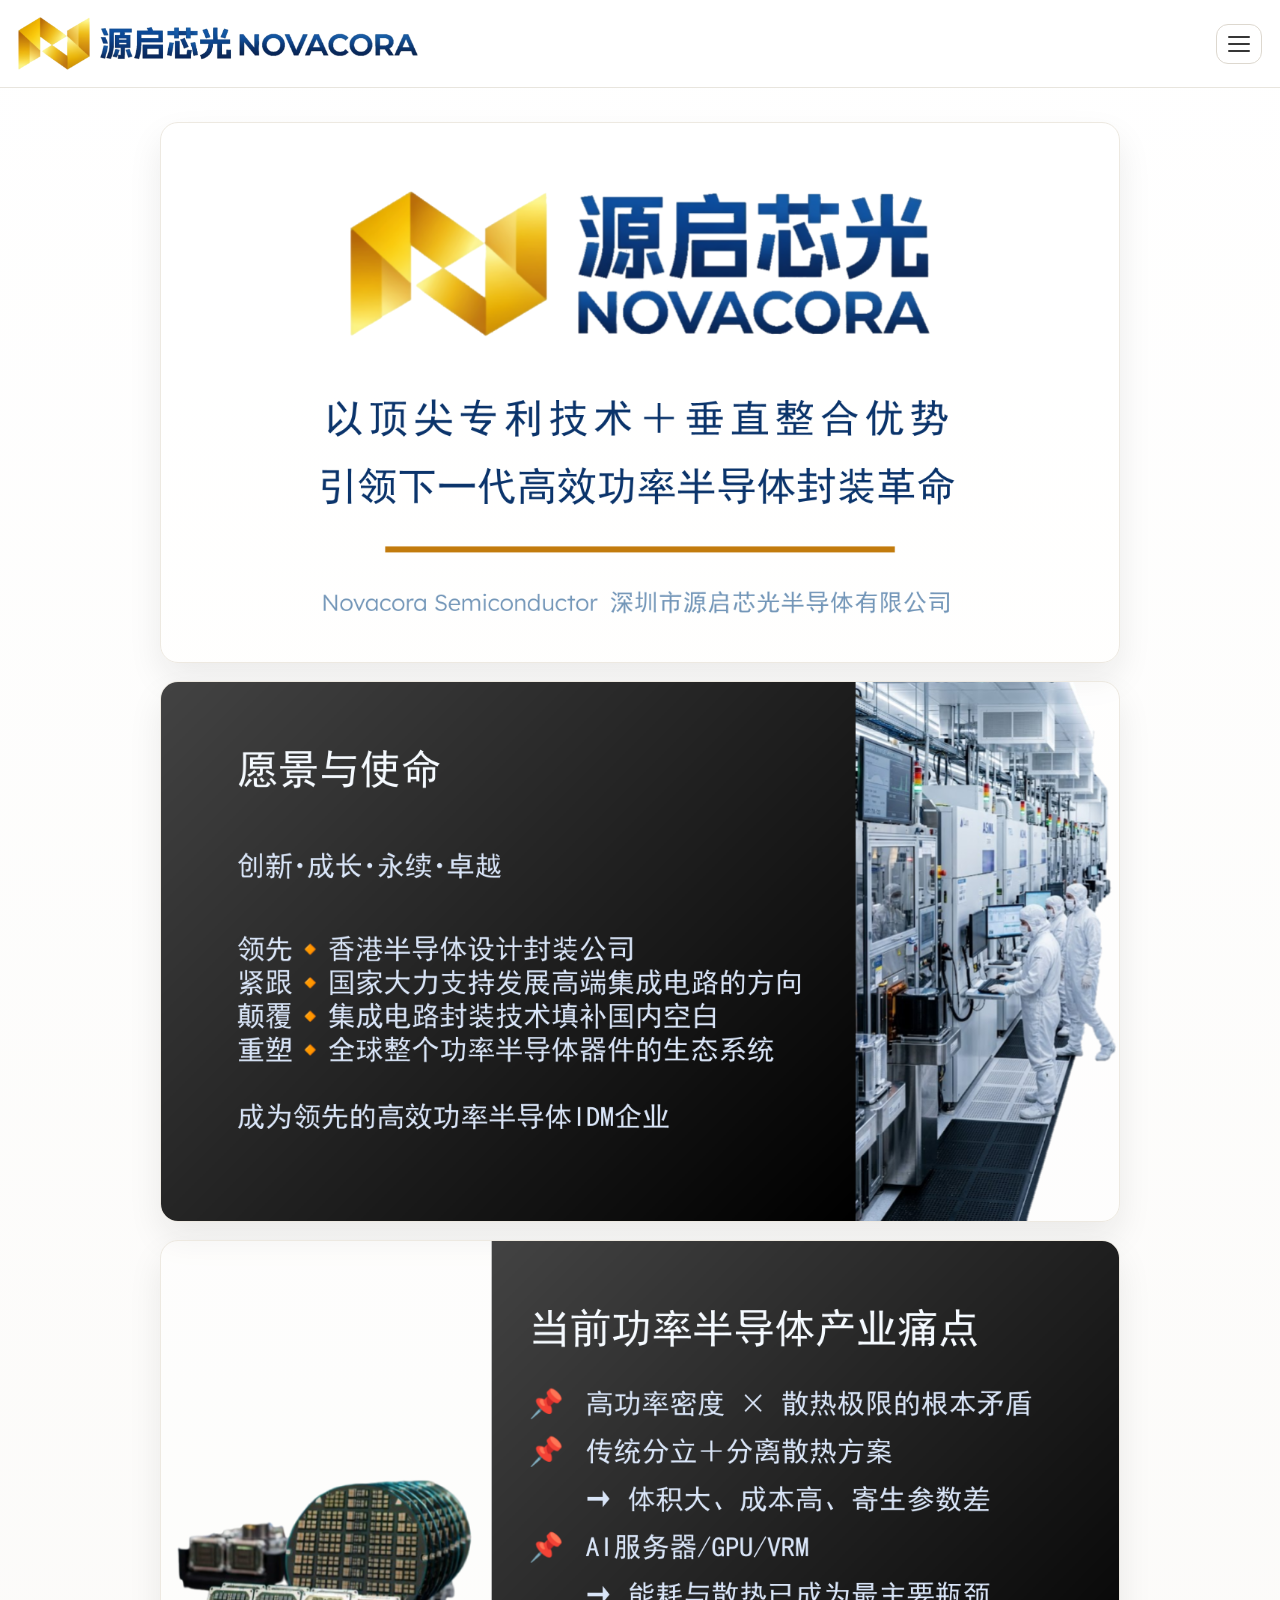
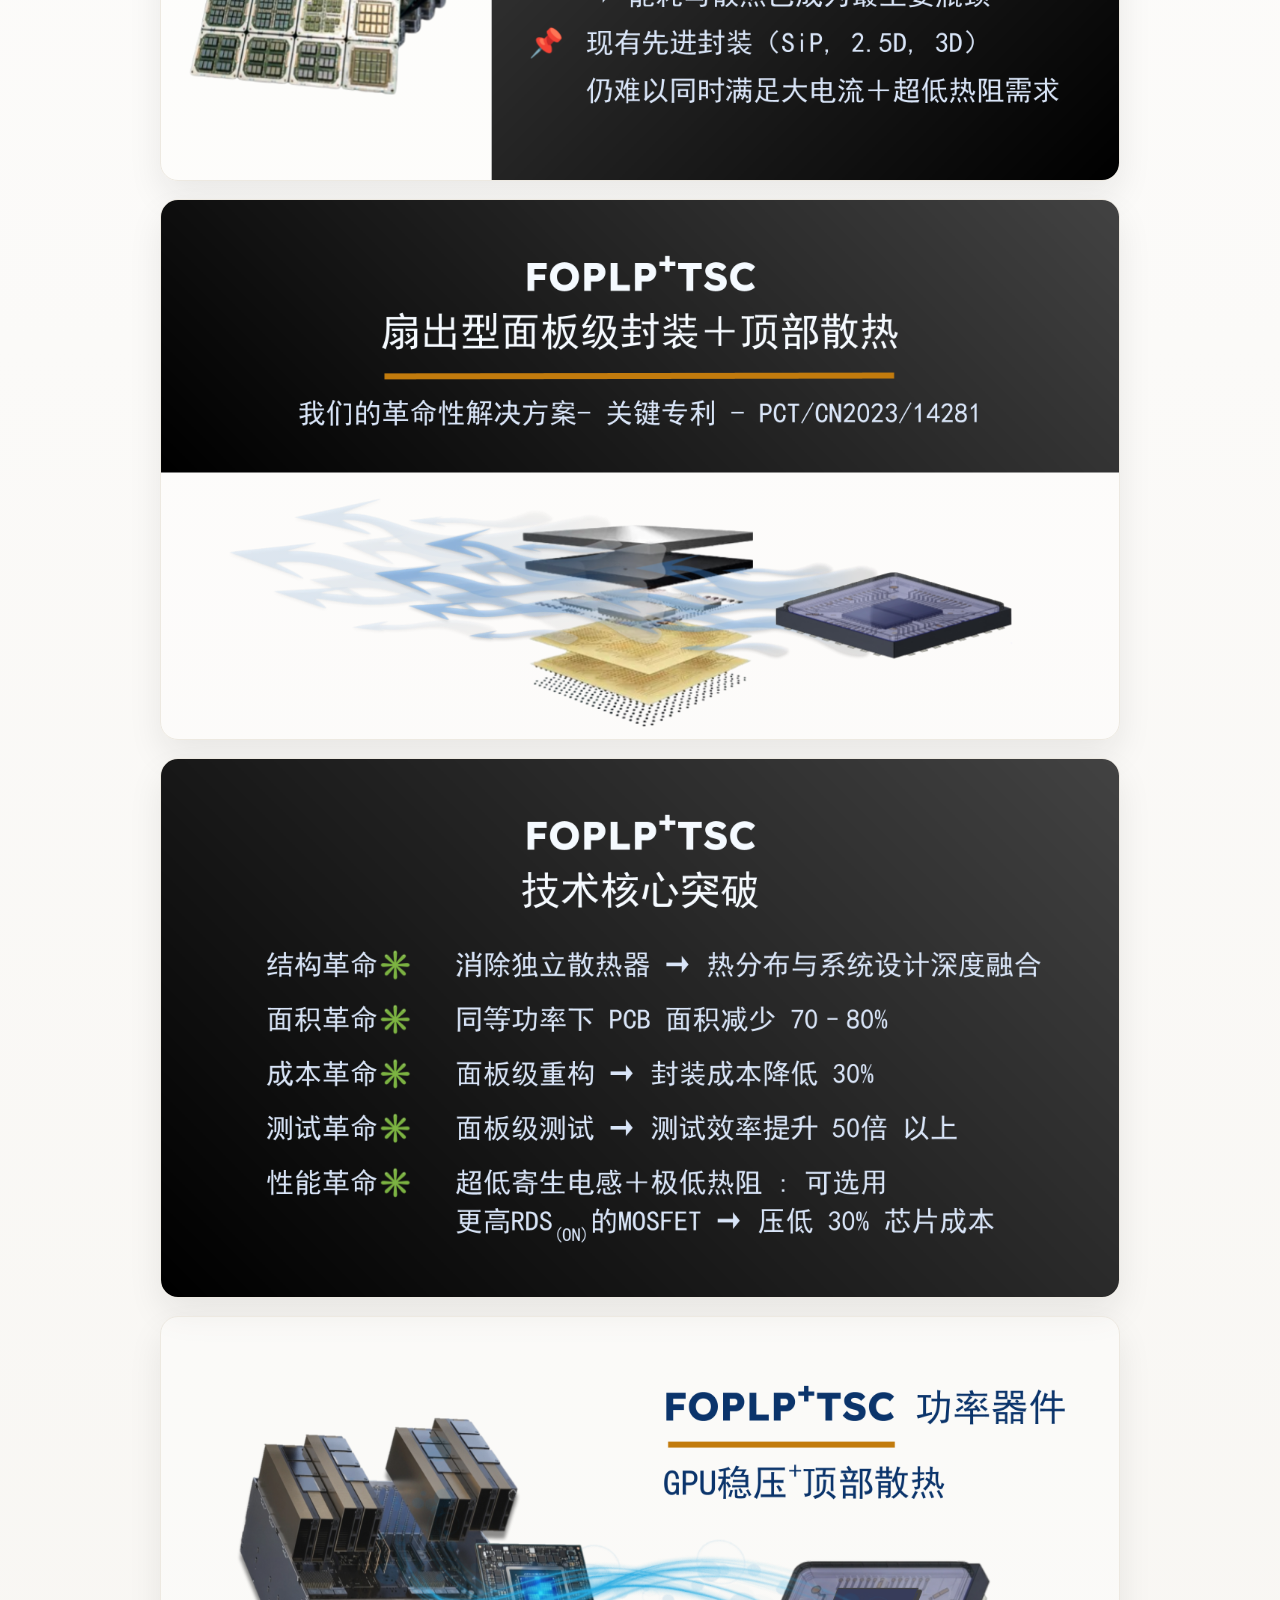
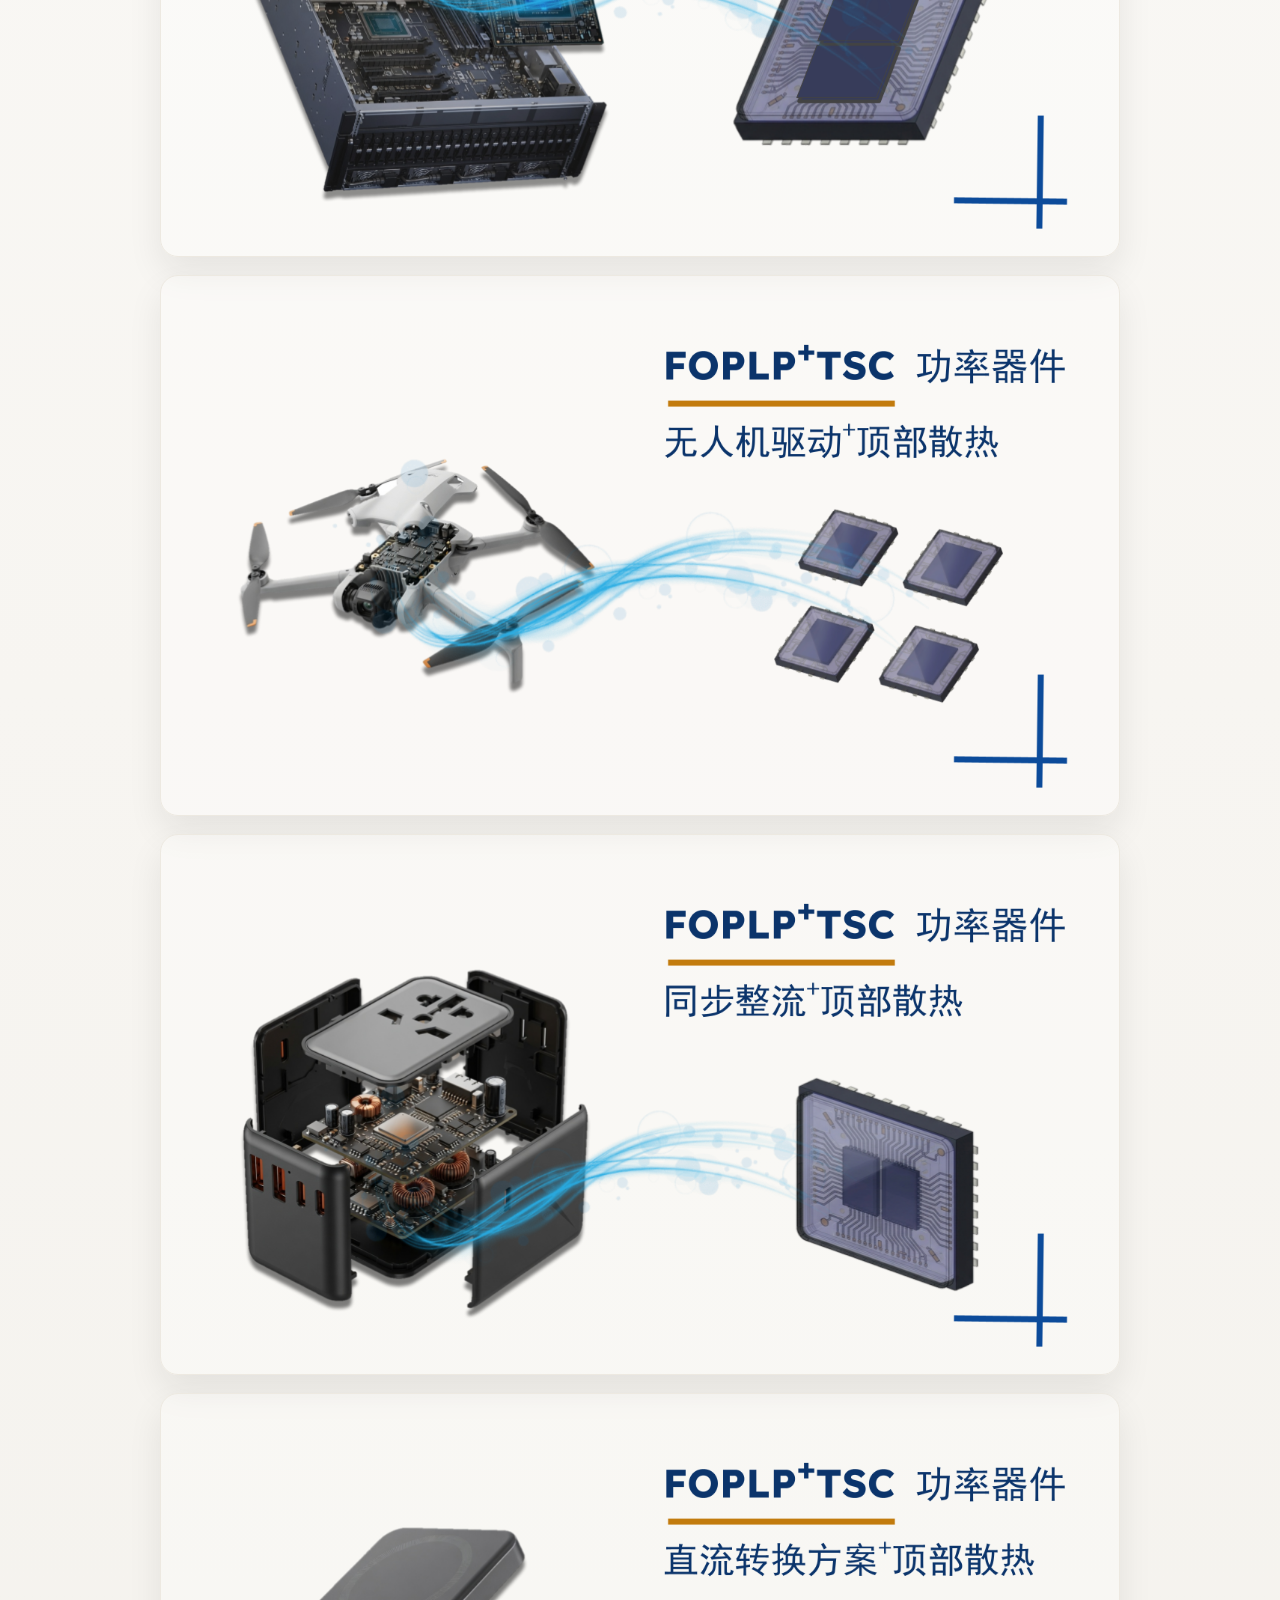
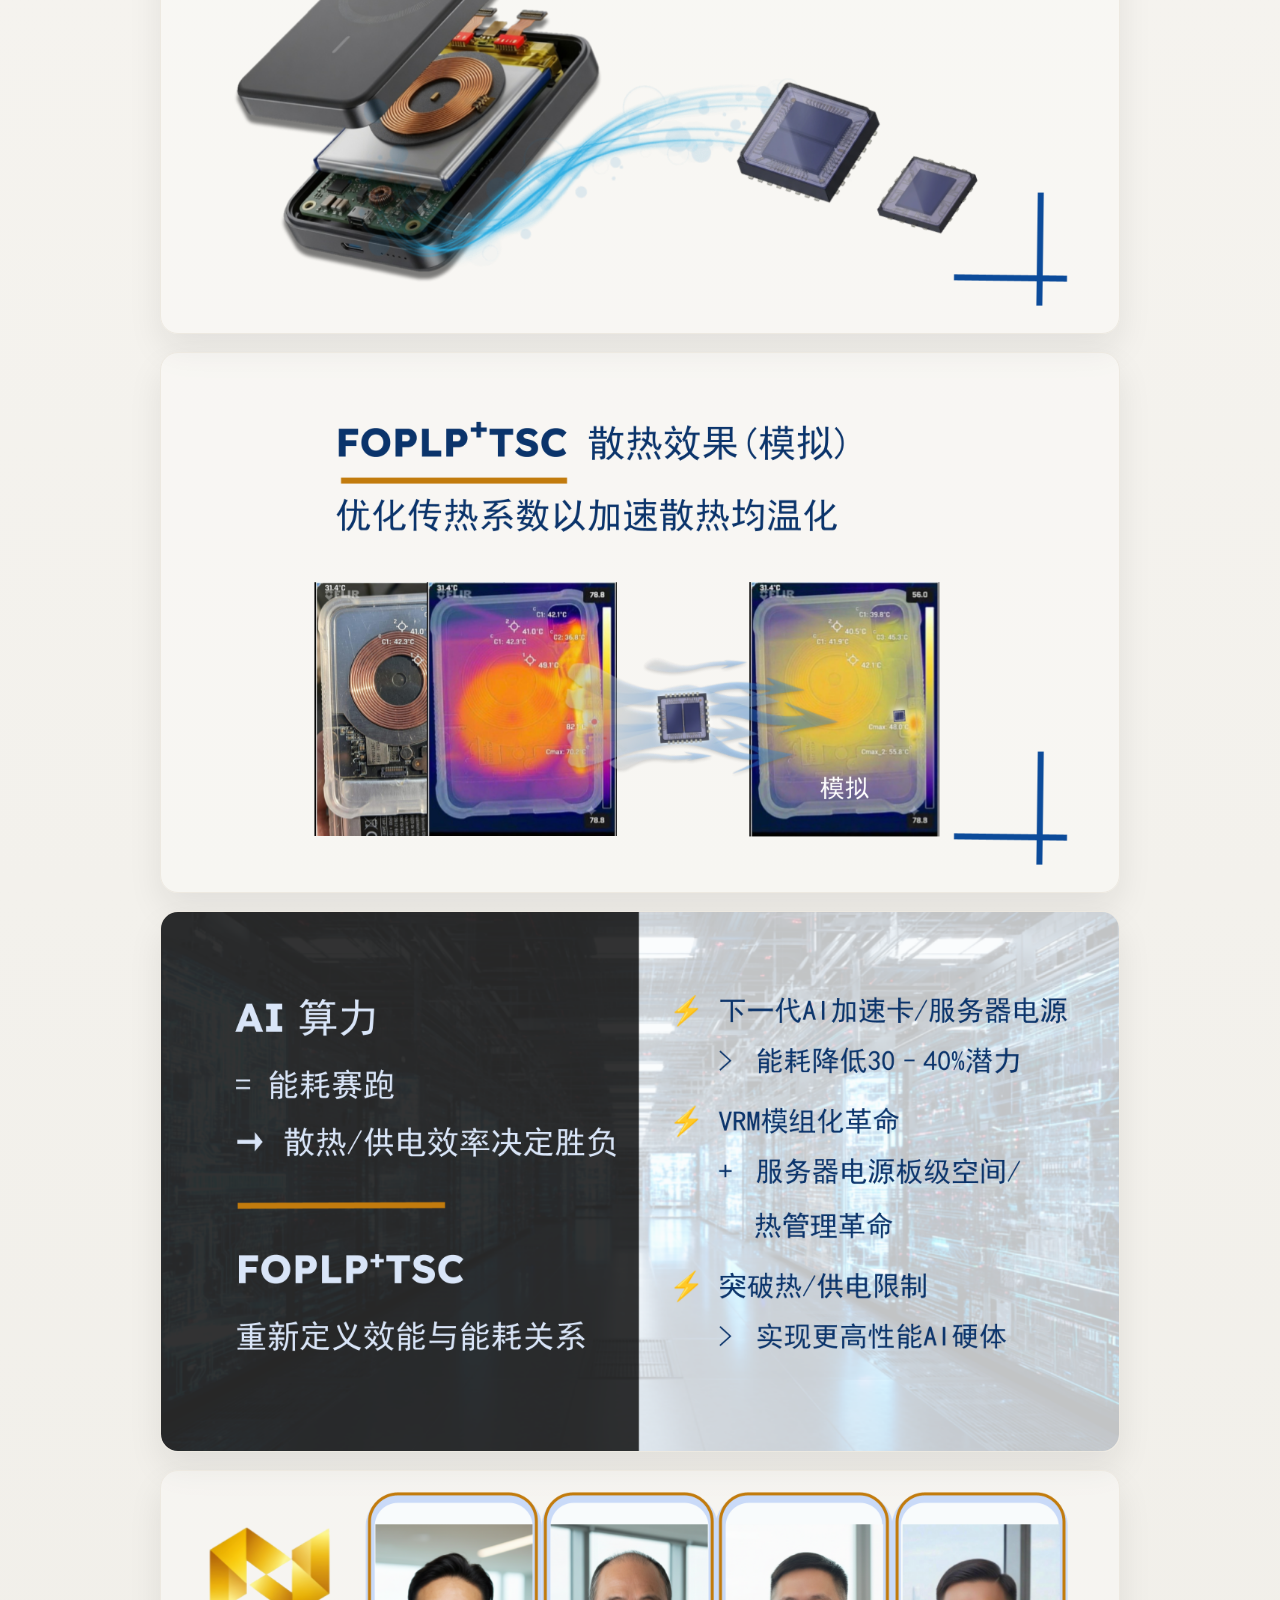
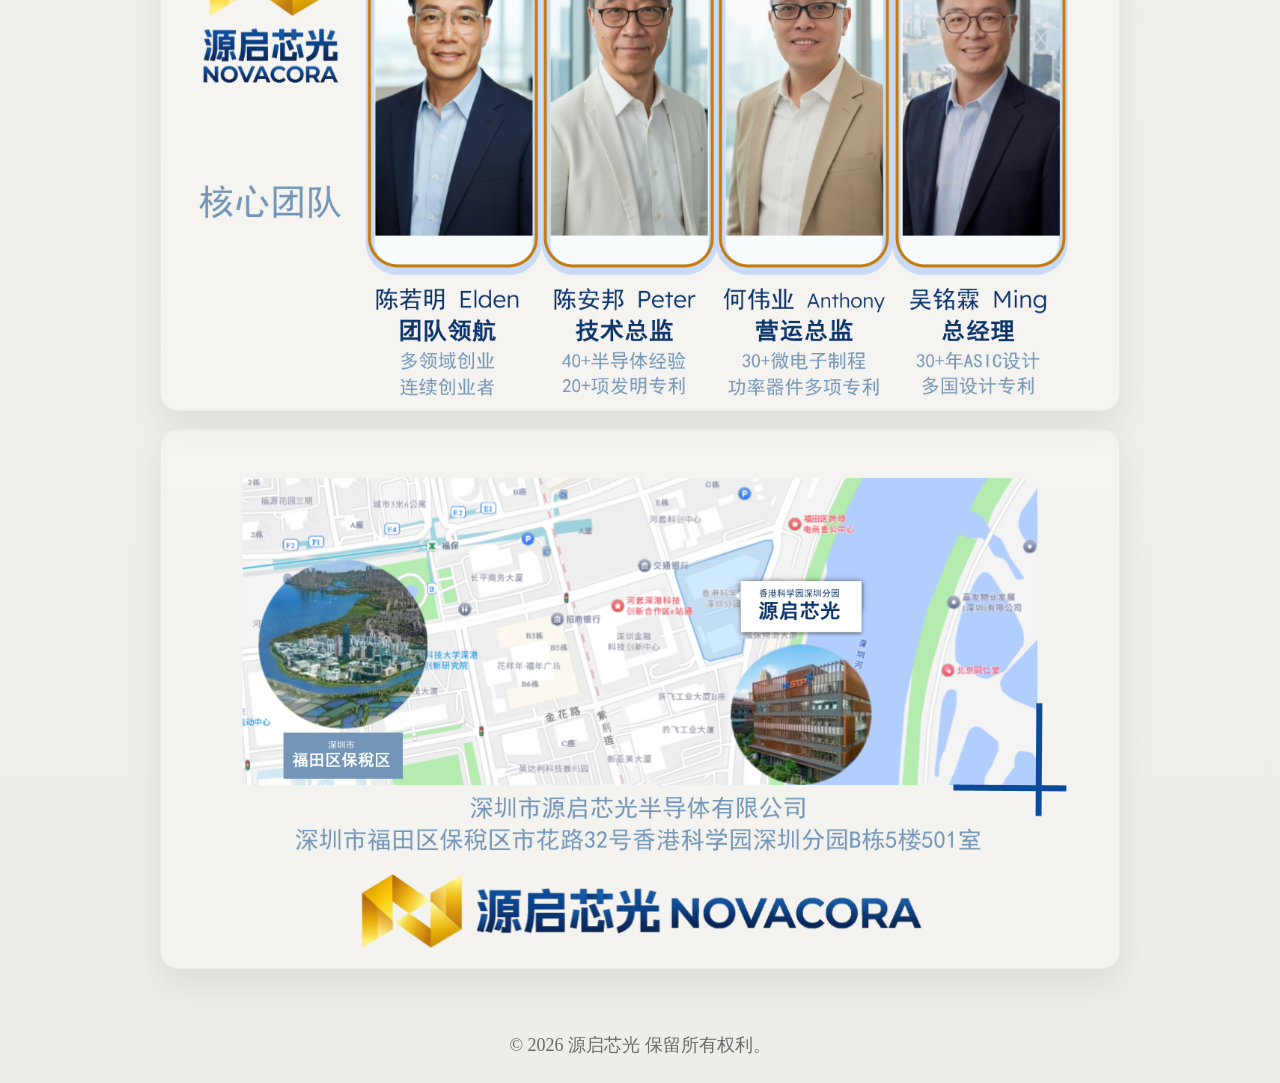
==== index.html @ 409a0e71 "Home" ====
<!doctype html>
<html lang="zh-Hans">
<head>
  <meta charset="utf-8">
  <meta name="viewport" content="width=device-width, initial-scale=1">
  <title>源启芯光 | 首页</title>
  <link rel="stylesheet" href="assets/css/styles.css">
</head>
<body>
  <header class="site-header">
    <a class="logo-link" href="index.html" aria-label="返回首页">
      <img src="assets/images/NOVACORA_LOGO_Title.png" alt="源启芯光标识">
    </a>
    <div class="menu-wrap">
      <button class="menu-btn" type="button" aria-label="打开菜单" aria-expanded="false">
        <span></span><span></span><span></span>
      </button>
      <nav class="menu-panel" aria-label="页面菜单">
        <a href="introduction.html">公司简介</a>
        <a href="solution1.html">GPU稳压FOPLP+TSC方案</a>
        <a href="solution2.html">无人机驱动FOPLP+TSC方案</a>
        <a href="solution3.html">同步整流FOPLP+TSC方案</a>
        <a href="solution4.html">直流转换FOPLP+TSC方案</a>
      </nav>
    </div>
  </header>

  <main class="page">
    <section class="home-list">
      <article class="home-block"><img src="assets/images/NOVACORA_WEB_HOME_01.png" alt="首页图一"></article>
      <article class="home-block"><img src="assets/images/NOVACORA_WEB_HOME_02.png" alt="首页图二"></article>
      <article class="home-block"><img src="assets/images/NOVACORA_WEB_HOME_03.png" alt="首页图三"></article>
      <article class="home-block"><img src="assets/images/NOVACORA_WEB_HOME_04.png" alt="首页图四"></article>
      <article class="home-block"><img src="assets/images/NOVACORA_WEB_HOME_05.png" alt="首页图五"></article>
      <article class="home-block"><img src="assets/images/NOVACORA_WEB_HOME_06.png" alt="首页图六"></article>
      <article class="home-block"><img src="assets/images/NOVACORA_WEB_HOME_07.png" alt="首页图七"></article>
      <article class="home-block"><img src="assets/images/NOVACORA_WEB_HOME_08.png" alt="首页图八"></article>
      <article class="home-block"><img src="assets/images/NOVACORA_WEB_HOME_09.png" alt="首页图九"></article>
      <article class="home-block"><img src="assets/images/NOVACORA_WEB_HOME_10.png" alt="首页图十"></article>
      <article class="home-block"><img src="assets/images/NOVACORA_WEB_HOME_11.png" alt="首页图十一"></article>
      <article class="home-block"><img src="assets/images/NOVACORA_WEB_HOME_12.png" alt="首页图十二"></article>
      <article class="home-block"><img src="assets/images/NOVACORA_WEB_HOME_13.png" alt="首页图十三"></article>
    </section>
  </main>

  <footer class="page-footer">© 2026 源启芯光 保留所有权利。</footer>
  <script src="assets/js/site.js"></script>
</body>
</html>
---- assets/css/styles.css ----
:root {
  --bg-a: #ffffff;
  --bg-b: #f7f5f1;
  --bg-c: #efede7;
  --text-main: #2a2a2a;
  --text-soft: #5b5b5b;
  --line: #e8e5de;
  --card: rgba(255, 255, 255, 0.3);
  --header-h: 88px;
  --radius: 18px;
  --shadow: 0 16px 34px rgba(30, 30, 30, 0.08);
}

* {
  box-sizing: border-box;
}

html,
body {
  margin: 0;
  padding: 0;
}

body {
  font-family: "Noto Serif SC", "Source Han Serif SC", "STSong", "SimSun", serif;
  color: var(--text-main);
  background: linear-gradient(180deg, var(--bg-a) 0%, var(--bg-b) 52%, var(--bg-c) 100%);
  min-height: 100vh;
}

.site-header {
  position: fixed;
  top: 0;
  left: 0;
  right: 0;
  z-index: 1000;
  height: var(--header-h);
  padding: 10px 14px;
  display: flex;
  align-items: center;
  justify-content: space-between;
  background: rgba(255, 255, 255, 0.92);
  backdrop-filter: blur(7px);
  border-bottom: 1px solid var(--line);
}

.logo-link {
  display: inline-flex;
  width: 50%;
  max-width: 400px;
  min-width: 180px;
  margin-left: 4px;
}

.logo-link img {
  width: 100%;
  height: auto;
  display: block;
}

.menu-wrap {
  position: relative;
  margin-right: 4px;
}

.menu-btn {
  width: 46px;
  height: 40px;
  border: 1px solid #ddd8cf;
  background: #fff;
  border-radius: 12px;
  cursor: pointer;
  display: flex;
  flex-direction: column;
  justify-content: center;
  align-items: center;
  gap: 5px;
}

.menu-btn span {
  width: 22px;
  height: 2px;
  background: #363636;
  border-radius: 2px;
}

.menu-panel {
  position: absolute;
  top: 52px;
  right: 0;
  width: 280px;
  max-width: calc(100vw - 24px);
  background: rgba(255, 255, 255, 0.98);
  border: 1px solid var(--line);
  box-shadow: var(--shadow);
  border-radius: 14px;
  overflow: hidden;
  display: none;
}

.menu-panel.open {
  display: block;
}

.menu-panel a {
  display: block;
  padding: 12px 14px;
  color: var(--text-main);
  text-decoration: none;
  border-bottom: 1px solid #f0ece4;
  font-size: 15px;
  line-height: 1.45;
}

.menu-panel a:last-child {
  border-bottom: 0;
}

.menu-panel a:hover,
.menu-panel a:focus-visible {
  background: #faf9f6;
}

.page {
  padding-top: calc(var(--header-h) + 16px);
  padding-bottom: 28px;
}

.home-list {
  display: flex;
  flex-direction: column;
  align-items: center;
  gap: 18px;
  padding: 10px 0 18px;
}

.home-block,
.sub-image-block {
  width: 100vw;
  border-radius: var(--radius);
  overflow: hidden;
  box-shadow: var(--shadow);
  border: 1px solid #ede9e1;
  background: rgba(255, 255, 255, 0.3);
  opacity: 0.2;
  transform: translateY(80px);
  transition: transform 0.85s ease, opacity 0.85s ease;
}

.home-block img,
.sub-image-block img {
  width: 100%;
  height: auto;
  display: block;
}

.revealed {
  opacity: 1;
  transform: translateY(0);
}

.sub-wrap {
  display: flex;
  flex-direction: column;
  align-items: center;
  gap: 20px;
  padding: 10px 10px 20px;
}

.menu-text {
  width: 100vw;
  background: var(--card);
  border: 1px solid #eee9e0;
  border-radius: var(--radius);
  box-shadow: var(--shadow);
  padding: 18px 16px;
}

.menu-title {
  margin: 0 0 14px;
  font-size: 20px;
  letter-spacing: 1px;
  font-weight: 600;
  border-bottom: 2px solid #e6e2d9;
  padding-bottom: 10px;
}

.menu-item {
  margin-bottom: 14px;
}

.menu-item:last-child {
  margin-bottom: 0;
}

.menu-item h2,
.menu-item h3 {
  margin: 0 0 8px;
  font-size: 17px;
  font-weight: 600;
}

.menu-item p {
  margin: 0 0 6px;
  line-height: 1.8;
  color: var(--text-soft);
  font-size: 15px;
}

.menu-item a {
  color: #2f5f90;
  text-decoration: underline;
  text-underline-offset: 2px;
}

.menu-item a:hover,
.menu-item a:focus-visible {
  color: #163e66;
}

.page-footer {
  text-align: center;
  color: #6a6a6a;
  font-size: 14px;
  padding: 18px 12px 26px;
}

@media (min-width: 768px) {
  .page {
    padding-top: calc(var(--header-h) + 24px);
  }

  .home-block {
    width: 75vw;
    max-width: 1080px;
  }

  .sub-image-block,
  .menu-text {
    width: 50vw;
    max-width: 860px;
  }

  .menu-text {
    padding: 26px 28px;
  }
}

@media (min-width: 1024px) and (orientation: landscape) {
  .menu-panel a {
    font-size: 19px;
  }

  .menu-title {
    font-size: 24px;
  }

  .menu-item h2,
  .menu-item h3 {
    font-size: 21px;
  }

  .menu-item p {
    font-size: 19px;
  }

  .page-footer {
    font-size: 18px;
  }
}

@media (prefers-reduced-motion: reduce) {
  .home-block,
  .sub-image-block {
    transition: none;
  }
}
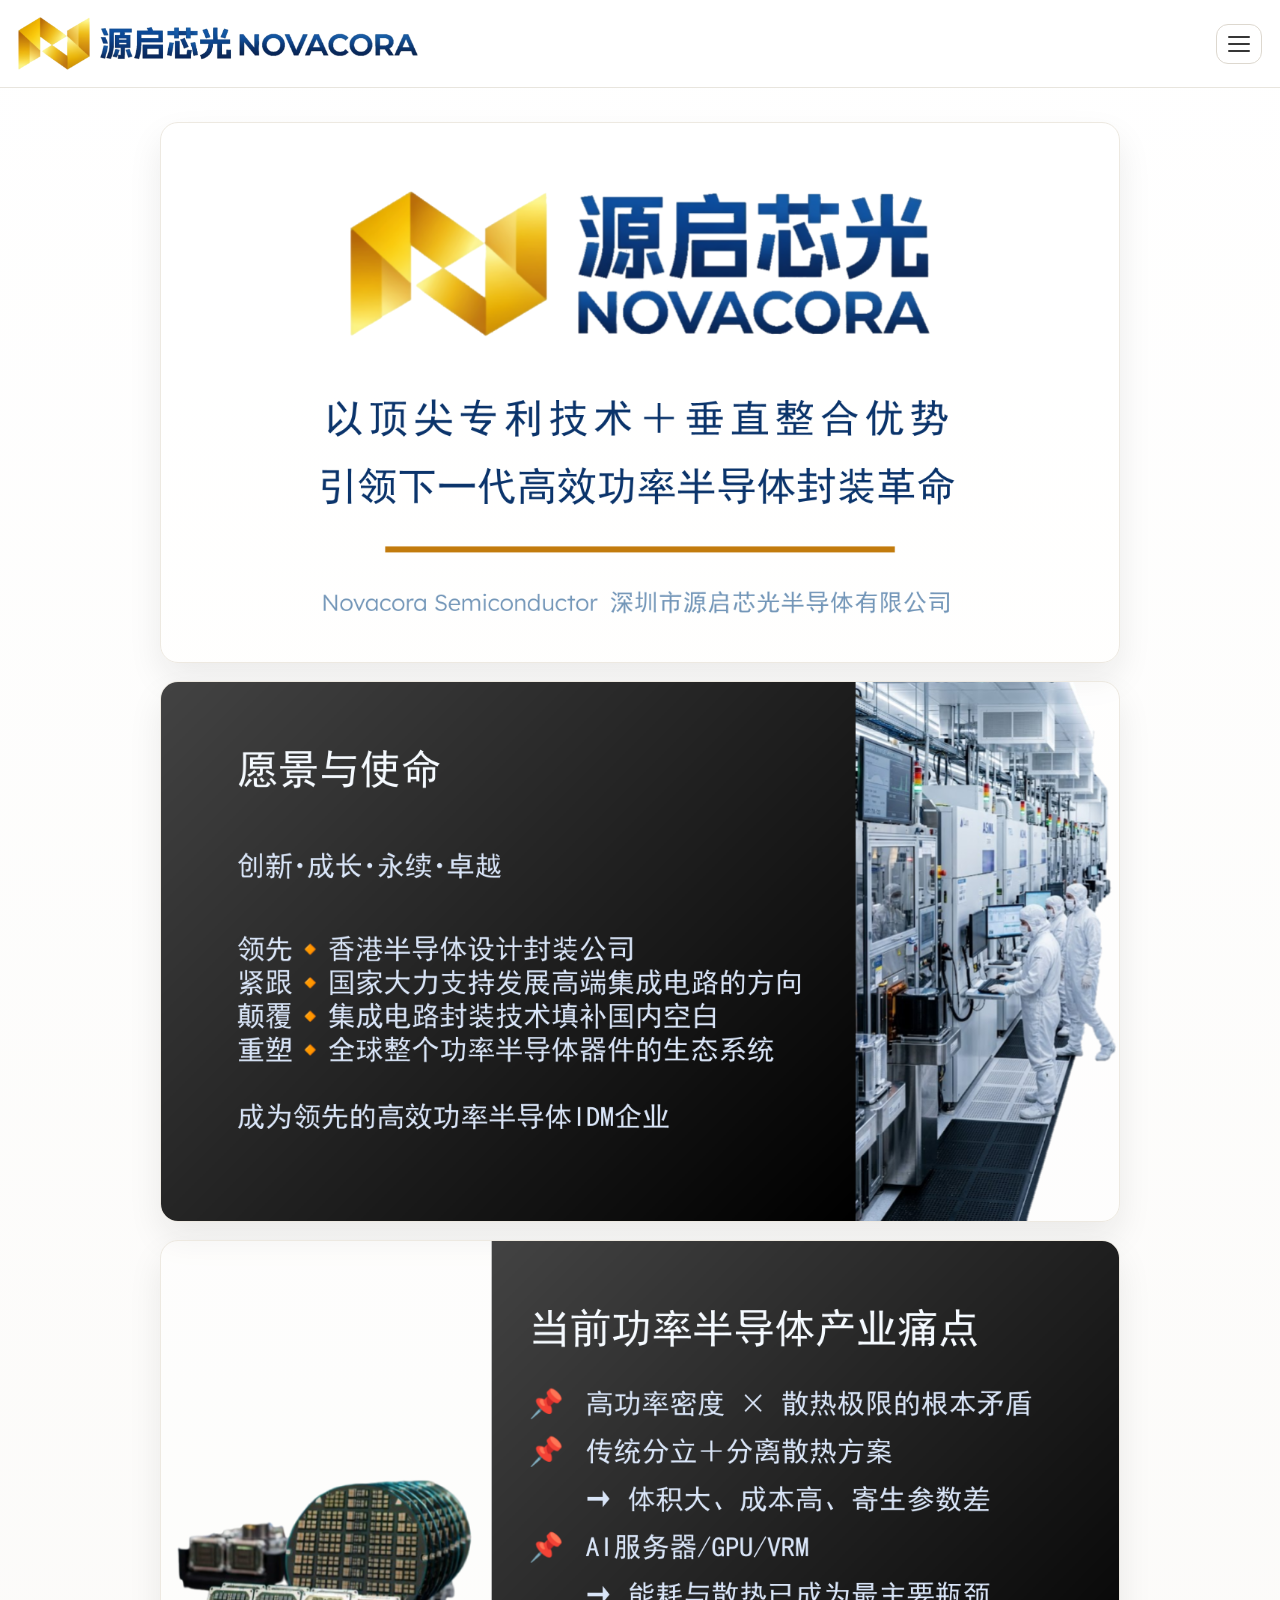
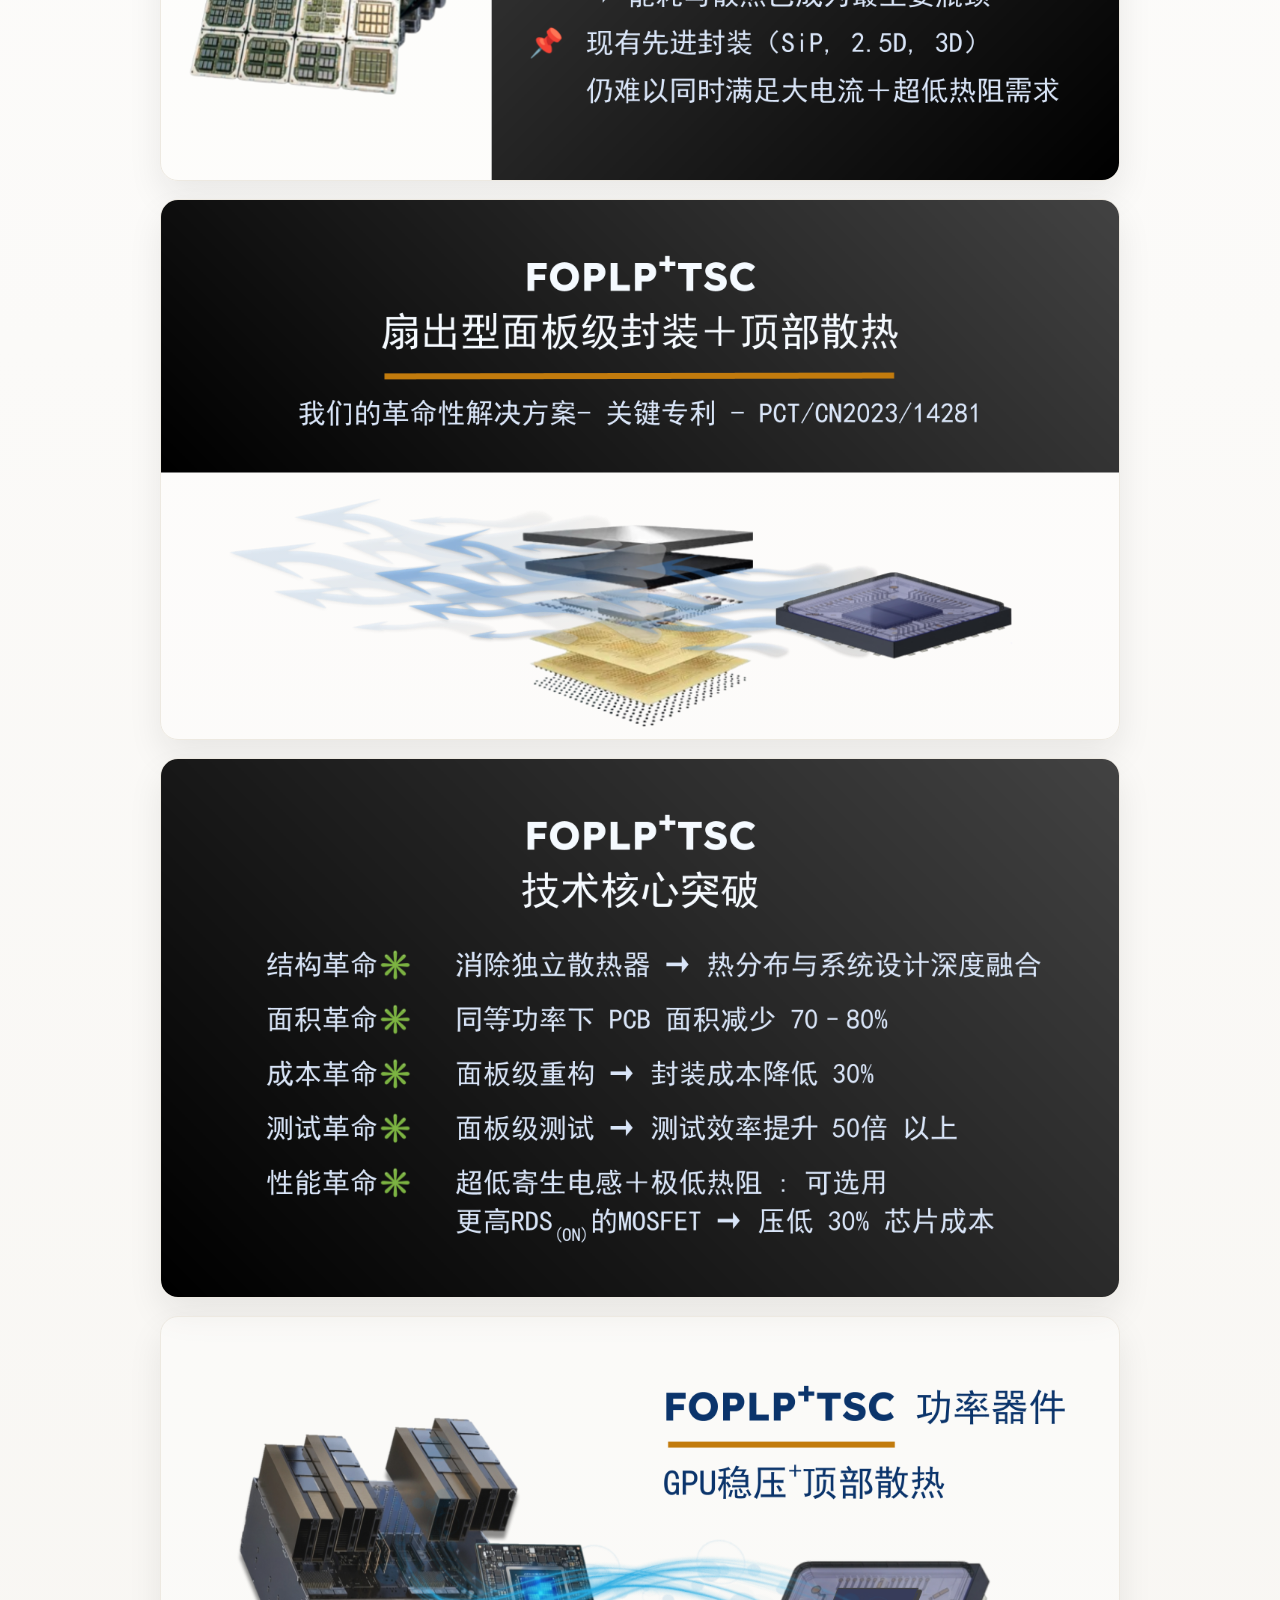
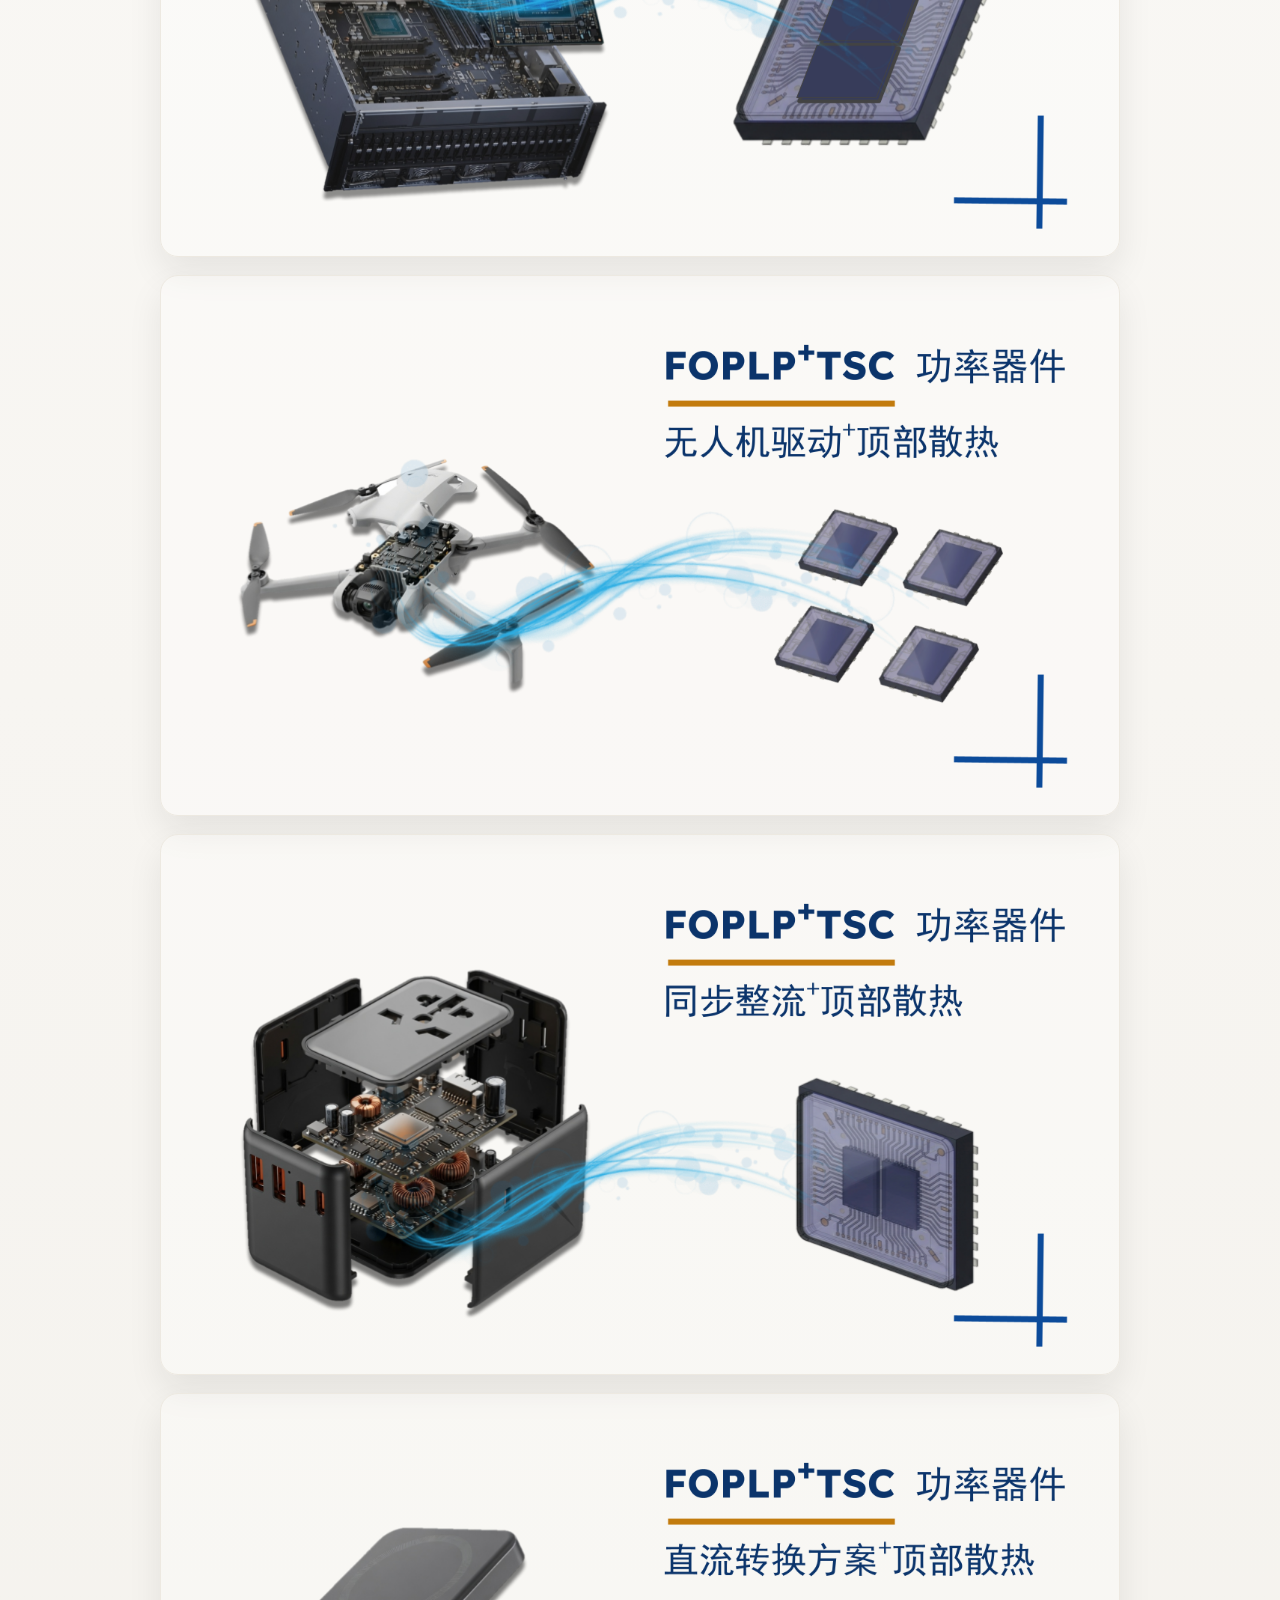
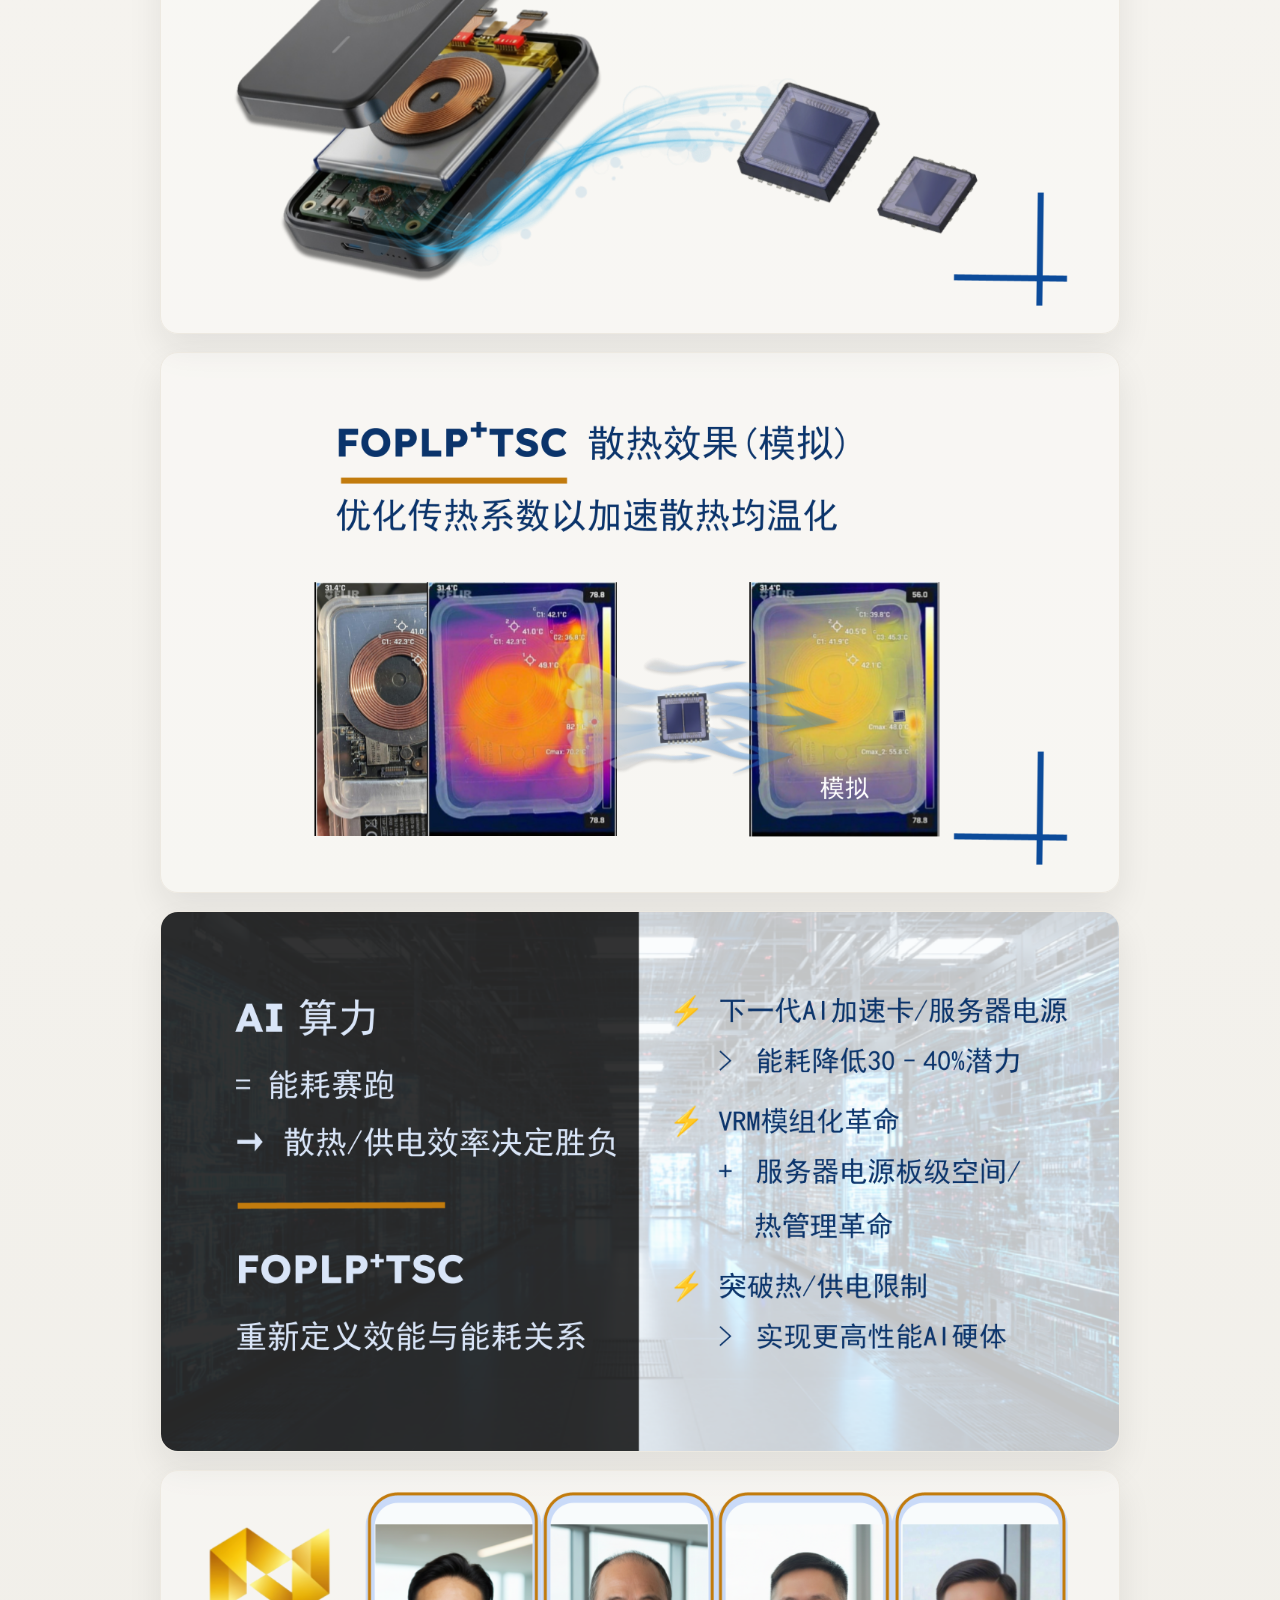
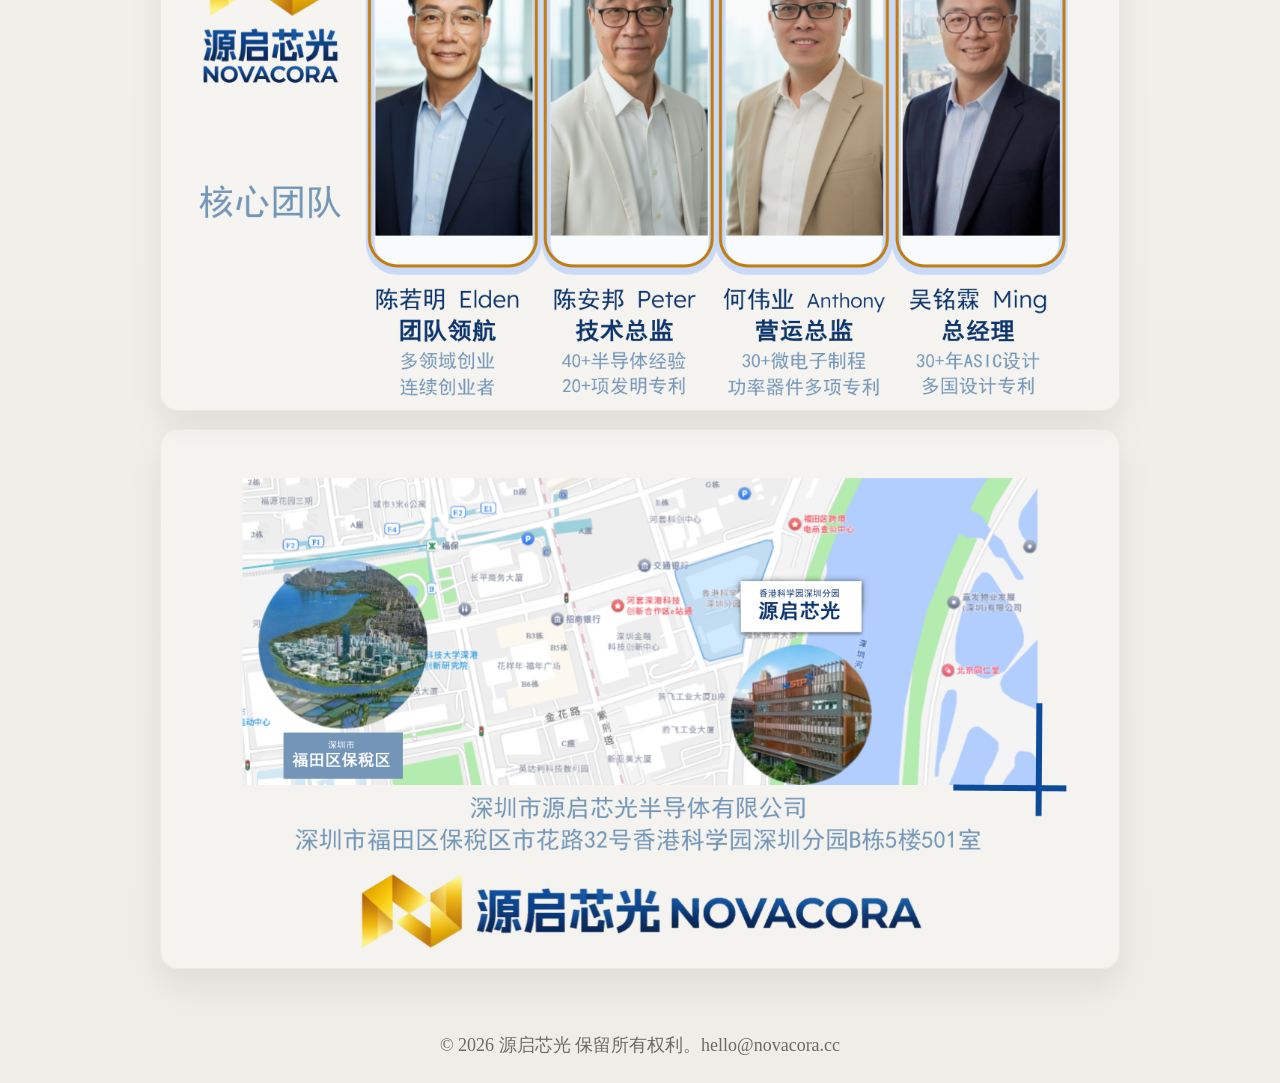
==== commit fb5bf2a3: "hello@novacora.cc" ====
--- a/index.html
+++ b/index.html
@@ -43,7 +43,7 @@
     </section>
   </main>
 
-  <footer class="page-footer">© 2026 源启芯光 保留所有权利。</footer>
+  <footer class="page-footer">© 2026 源启芯光 保留所有权利。hello@novacora.cc</footer>
   <script src="assets/js/site.js"></script>
 </body>
-</html>+</html>
